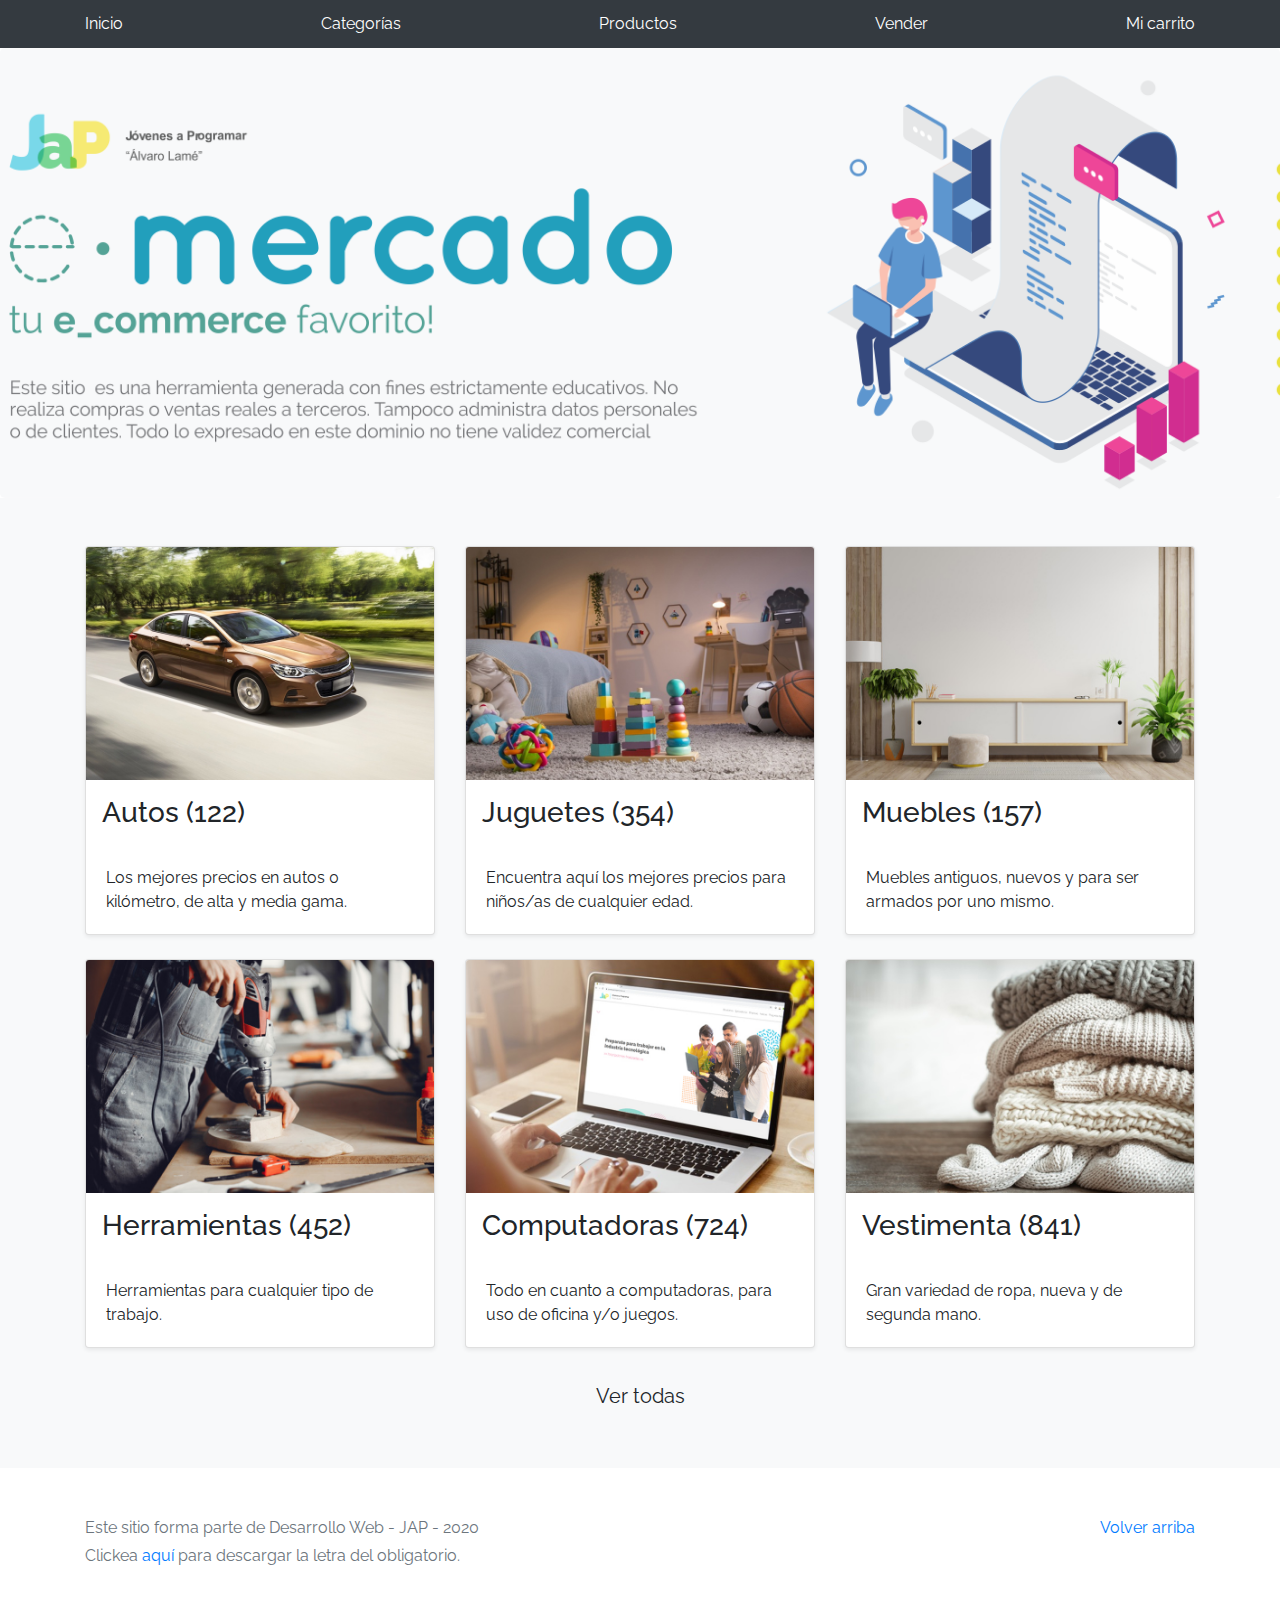
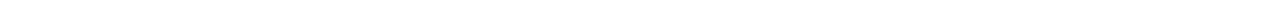
==== index.html @ 86564d4d "primer commit" ====
<!DOCTYPE html>
<!-- saved from url=(0049)https://getbootstrap.com/docs/4.3/examples/album/ -->
<html lang="en">
  <head>
    <meta http-equiv="Content-Type" content="text/html; charset=UTF-8">
    <meta name="viewport" content="width=device-width, initial-scale=1, shrink-to-fit=no">
    <meta name="description" content="">
    <title>eMercado - Todo lo que busques está aquí</title>

    <link rel="canonical" href="https://getbootstrap.com/docs/4.3/examples/album/">
    <link href="https://fonts.googleapis.com/css?family=Raleway:300,300i,400,400i,700,700i,900,900i" rel="stylesheet">
    <!-- Bootstrap core CSS -->
    <link href="css/bootstrap.min.css" rel="stylesheet">
    <link href="css/styles.css" rel="stylesheet">
  </head>
  <body>
    <nav class="site-header sticky-top py-1 bg-dark">
      <div class="container d-flex flex-column flex-md-row justify-content-between">
        <a class="py-2 d-none d-md-inline-block" href="index.html">Inicio</a>
        <a class="py-2 d-none d-md-inline-block" href="categories.html">Categorías</a>
        <a class="py-2 d-none d-md-inline-block" href="products.html">Productos</a>
        <a class="py-2 d-none d-md-inline-block" href="sell.html">Vender</a>
        <a class="py-2 d-none d-md-inline-block" href="cart.html">Mi carrito</a>
      </div>
    </nav>
    <main role="main">
      <section class="jumbotron text-center">
        <div class="m-5">
          <h1></h1>
        </div>
      </section>
      <div class="album py-5 bg-light">
        <div class="container">
          <div class="row">
            <div class="col-md-4">
              <a href="categories.html" class="card mb-4 shadow-sm custom-card">
                <img class="bd-placeholder-img card-img-top"  src="img/cat1.jpg">
                <h3 class="m-3">Autos (122)</h3>
                <div class="card-body">
                  <p class="card-text">Los mejores precios en autos 0 kilómetro, de alta y media gama.</p>
                </div>
              </a>
            </div>
            <div class="col-md-4">
                <a href="categories.html" class="card mb-4 shadow-sm custom-card">
                  <img class="bd-placeholder-img card-img-top" src="img/cat2.jpg">
                  <h3 class="m-3">Juguetes (354)</h3>
                  <div class="card-body">
                    <p class="card-text">Encuentra aquí los mejores precios para niños/as de cualquier edad.</p>
                  </div>
                </a>
            </div>
            <div class="col-md-4">
                <a href="categories.html" class="card mb-4 shadow-sm custom-card">
                  <img class="bd-placeholder-img card-img-top" src="img/cat3.jpg">
                  <h3 class="m-3">Muebles (157)</h3>
                  <div class="card-body">
                    <p class="card-text">Muebles antiguos, nuevos y para ser armados por uno mismo.</p>
                  </div>
                </a>
            </div>
            <div class="col-md-4">
                <a href="categories.html" class="card mb-4 shadow-sm custom-card">
                  <img class="bd-placeholder-img card-img-top" src="img/cat4.jpg">
                  <h3 class="m-3">Herramientas (452)</h3>
                  <div class="card-body">
                    <p class="card-text">Herramientas para cualquier tipo de trabajo.</p>
                  </div>
                </a>
            </div>
            <div class="col-md-4">
                <a href="categories.html" class="card mb-4 shadow-sm custom-card">
                  <img class="bd-placeholder-img card-img-top" src="img/cat5.jpg">
                  <h3 class="m-3">Computadoras (724)</h3>
                  <div class="card-body">
                    <p class="card-text">Todo en cuanto a computadoras, para uso de oficina y/o juegos.</p>
                  </div>
                </a>
            </div>
            <div class="col-md-4">
                <a href="categories.html" class="card mb-4 shadow-sm custom-card">
                  <img class="bd-placeholder-img card-img-top" src="img/cat6.jpg">
                  <h3 class="m-3">Vestimenta (841)</h3>
                  <div class="card-body">
                    <p class="card-text">Gran variedad de ropa, nueva y de segunda mano.</p>
                  </div>
                </a>
            </div>
          </div>
          <div class="row">
              <a type="button" class="btn btn-light btn-lg btn-block" href="categories.html">Ver todas</a>
          </div>
        </div>
      </div>
    </main>
    <footer class="text-muted">
      <div class="container">
        <p class="float-right">
          <a href="#">Volver arriba</a>
        </p>
        <p>Este sitio forma parte de Desarrollo Web - JAP - 2020</p>
        <p>Clickea <a target="_blank" href="Letra.pdf">aquí</a> para descargar la letra del obligatorio.</p>
      </div>
    </footer>
    <script src="js/jquery-3.4.1.min.js"></script>
    <script src="js/bootstrap.bundle.min.js"></script>
    <script src="js/init.js"></script>
  </body>
</html>
---- css/styles.css ----
.jumbotron, .card-body, .container, .site-header{
    font-family: 'Raleway', serif !important;
}

.jumbotron .display-4{
    font-weight: bold;
}

.jumbotron {
  height: 50vh;
  padding: 5em inherit;
  margin-bottom: 0;
  background-color: #53C0FB;
  background: url('../img/cover_back.png');
  background-size: cover;
  background-position: center;
  background-repeat: no-repeat;
  color: black;
  font-weight: bold;
}

@media (min-width: 768px) {
  .jumbotron {
    padding-top: 6rem;
    padding-bottom: 6rem;
  }
}

.jumbotron p:last-child {
  margin-bottom: 0;
}

.jumbotron-heading {
  font-weight: 300;
}

.jumbotron .container {
  max-width: 40rem;
  background-color: rgba(255, 255, 255, 0.5);
  border-radius: 10px;
  text-shadow: 1px 1px 2px grey;
}

.jumbotron .lead{
  font-size: 38px;
}

footer {
  padding-top: 3rem;
  padding-bottom: 3rem;
}

footer p {
  margin-bottom: .25rem;
}

.site-header a {
  color: white;
  transition: ease-in-out color .15s;
}

.light-text {
  color: white;
}

.site-header .dropdown-menu a {
  color: black;
}

.dropzone{
  border: 2px dashed #0087F7;
  border-radius: 5px;
  background: white;
}

.alert{
  position: fixed;
  top:80px;
  width: 50%;
  left: 50%;
  transform: translate(-50%, 0);
}

.lds-ring {
  display: inline-block;
  position: relative;
  width: 64px;
  height: 64px;
  top:50%;
  left: 50%;
}
.lds-ring div {
  box-sizing: border-box;
  display: block;
  position: absolute;
  width: 51px;
  height: 51px;
  margin: 6px;
  border: 6px solid #fff;
  border-radius: 50%;
  animation: lds-ring 1.2s cubic-bezier(0.5, 0, 0.5, 1) infinite;
  border-color: #fff transparent transparent transparent;
}
.lds-ring div:nth-child(1) {
  animation-delay: -0.45s;
}
.lds-ring div:nth-child(2) {
  animation-delay: -0.3s;
}
.lds-ring div:nth-child(3) {
  animation-delay: -0.15s;
}
@keyframes lds-ring {
  0% {
    transform: rotate(0deg);
  }
  100% {
    transform: rotate(360deg);
  }
}

#spinner-wrapper{
  position: fixed;
  background-color: rgba(0,0,0,0.5);
  width:100%;
  height: 100%;
  top:0;
  left:0;
  z-index: 1021;
  display: none;
}

a.custom-card,
a.custom-card:hover {
  color: inherit;
  text-decoration: inherit;
}

.checked {
  color: orange;
}
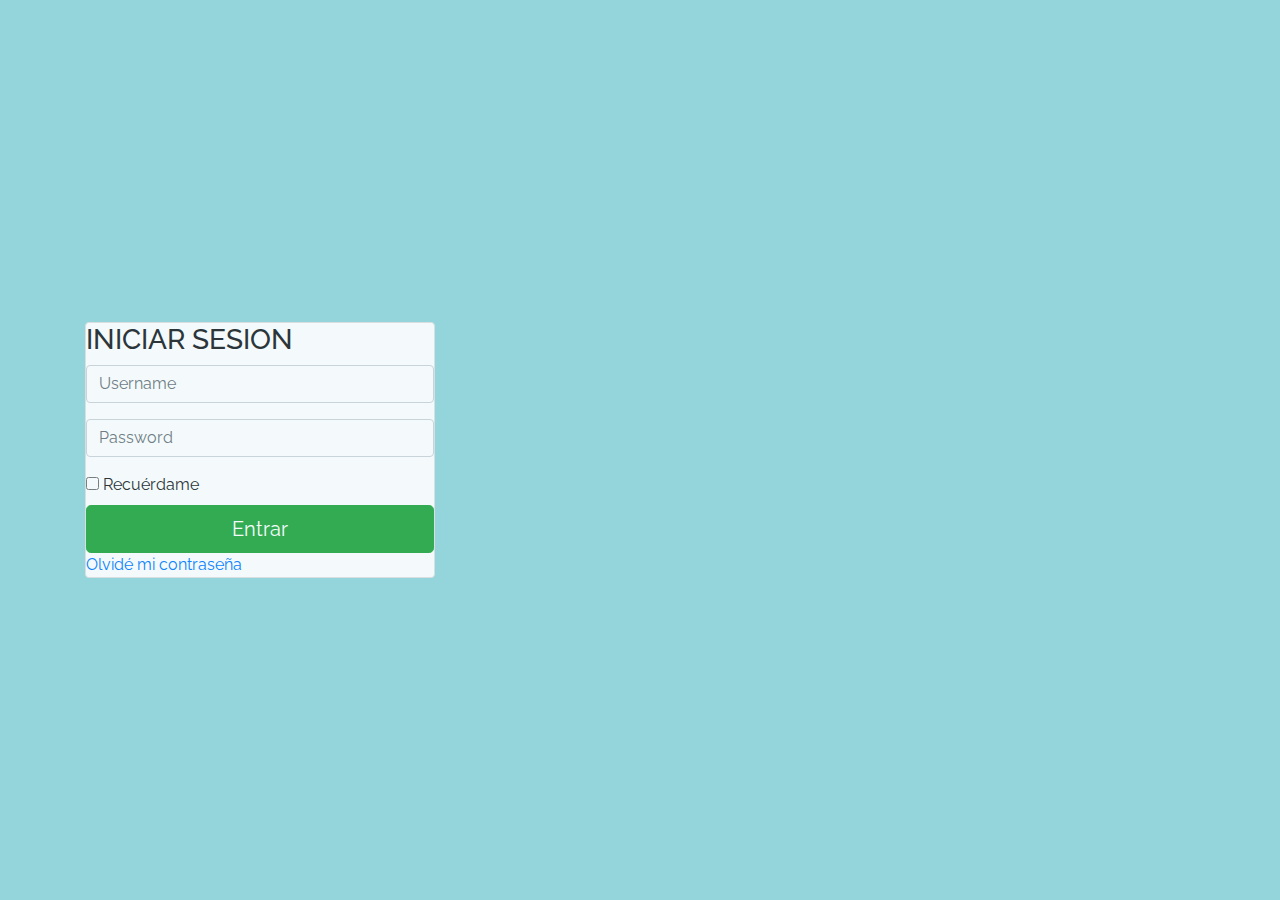
==== commit 611791e8: "update" ====
--- a/index.html
+++ b/index.html
@@ -1,109 +1,80 @@
 <!DOCTYPE html>
 <!-- saved from url=(0049)https://getbootstrap.com/docs/4.3/examples/album/ -->
 <html lang="en">
-  <head>
-    <meta http-equiv="Content-Type" content="text/html; charset=UTF-8">
-    <meta name="viewport" content="width=device-width, initial-scale=1, shrink-to-fit=no">
-    <meta name="description" content="">
-    <title>eMercado - Todo lo que busques está aquí</title>
 
-    <link rel="canonical" href="https://getbootstrap.com/docs/4.3/examples/album/">
-    <link href="https://fonts.googleapis.com/css?family=Raleway:300,300i,400,400i,700,700i,900,900i" rel="stylesheet">
-    <!-- Bootstrap core CSS -->
-    <link href="css/bootstrap.min.css" rel="stylesheet">
-    <link href="css/styles.css" rel="stylesheet">
-  </head>
-  <body>
-    <nav class="site-header sticky-top py-1 bg-dark">
-      <div class="container d-flex flex-column flex-md-row justify-content-between">
-        <a class="py-2 d-none d-md-inline-block" href="index.html">Inicio</a>
-        <a class="py-2 d-none d-md-inline-block" href="categories.html">Categorías</a>
-        <a class="py-2 d-none d-md-inline-block" href="products.html">Productos</a>
-        <a class="py-2 d-none d-md-inline-block" href="sell.html">Vender</a>
-        <a class="py-2 d-none d-md-inline-block" href="cart.html">Mi carrito</a>
-      </div>
-    </nav>
-    <main role="main">
-      <section class="jumbotron text-center">
-        <div class="m-5">
-          <h1></h1>
+<head>
+  <meta http-equiv="Content-Type" content="text/html; charset=UTF-8">
+  <meta name="viewport" content="width=device-width, initial-scale=1, shrink-to-fit=no">
+  <meta name="description" content="">
+  <title>eMercado - Todo lo que busques está aquí</title>
+
+  <link rel="canonical" href="https://getbootstrap.com/docs/4.3/examples/album/">
+  <link href="https://fonts.googleapis.com/css?family=Raleway:300,300i,400,400i,700,700i,900,900i" rel="stylesheet">
+  <!-- Bootstrap core CSS -->
+  <link href="css/bootstrap.min.css" rel="stylesheet">
+  <link href="css/styles.css" rel="stylesheet">
+  <style>
+    html,body{
+      height: 100%;
+      width: 100%;
+      position: relative;
+    }
+
+    body {
+      display: -ms-flexbox;
+      display: flex;
+      -ms-flex-align: center;
+      align-items: center;
+      padding-top: 40px;
+      padding-bottom: 40px;
+      background-color: rgb(148, 213, 219);
+      background-image: url(../e-commerceJAP/img/backlogin.png);
+      background-size: 100%;
+    }
+.panel-panel-default {
+  border: 1px solid #E1E1E1;
+	border-radius: 4px;
+  background-color: white;
+  opacity: 90%;
+}
+
+</style>
+</head>
+
+<body>
+
+<div class="container">
+  <div class="row">
+    <div class="col-md-4 col-md-offset-4">
+      <div class="panel-panel-default">
+        <div class="panel-heading">
+          <h3 class="panel-title">INICIAR SESION</h3>
+       </div>
+        <div class="panel-body">
+          <form accept-charset="UTF-8" role="form">
+                  <fieldset>
+              <div class="form-group">
+                <input class="form-control" placeholder="Username" name="username" type="text" id="nombre">
+            </div>
+            <div class="form-group">
+              <input class="form-control" placeholder="Password" name="password" type="password" id="pass">
+            </div>
+            <div class="checkbox">
+                <label>
+                  <input name="remember" type="checkbox" value="Recuérdame"> Recuérdame
+                </label>
+              </div>
+            <input class="btn btn-lg btn-success btn-block" type="button" value="Entrar" onclick="validar()">
+          </fieldset>
+          <a class="forgot" href="#">Olvidé mi contraseña</a>
+            </form>
         </div>
-      </section>
-      <div class="album py-5 bg-light">
-        <div class="container">
-          <div class="row">
-            <div class="col-md-4">
-              <a href="categories.html" class="card mb-4 shadow-sm custom-card">
-                <img class="bd-placeholder-img card-img-top"  src="img/cat1.jpg">
-                <h3 class="m-3">Autos (122)</h3>
-                <div class="card-body">
-                  <p class="card-text">Los mejores precios en autos 0 kilómetro, de alta y media gama.</p>
-                </div>
-              </a>
-            </div>
-            <div class="col-md-4">
-                <a href="categories.html" class="card mb-4 shadow-sm custom-card">
-                  <img class="bd-placeholder-img card-img-top" src="img/cat2.jpg">
-                  <h3 class="m-3">Juguetes (354)</h3>
-                  <div class="card-body">
-                    <p class="card-text">Encuentra aquí los mejores precios para niños/as de cualquier edad.</p>
-                  </div>
-                </a>
-            </div>
-            <div class="col-md-4">
-                <a href="categories.html" class="card mb-4 shadow-sm custom-card">
-                  <img class="bd-placeholder-img card-img-top" src="img/cat3.jpg">
-                  <h3 class="m-3">Muebles (157)</h3>
-                  <div class="card-body">
-                    <p class="card-text">Muebles antiguos, nuevos y para ser armados por uno mismo.</p>
-                  </div>
-                </a>
-            </div>
-            <div class="col-md-4">
-                <a href="categories.html" class="card mb-4 shadow-sm custom-card">
-                  <img class="bd-placeholder-img card-img-top" src="img/cat4.jpg">
-                  <h3 class="m-3">Herramientas (452)</h3>
-                  <div class="card-body">
-                    <p class="card-text">Herramientas para cualquier tipo de trabajo.</p>
-                  </div>
-                </a>
-            </div>
-            <div class="col-md-4">
-                <a href="categories.html" class="card mb-4 shadow-sm custom-card">
-                  <img class="bd-placeholder-img card-img-top" src="img/cat5.jpg">
-                  <h3 class="m-3">Computadoras (724)</h3>
-                  <div class="card-body">
-                    <p class="card-text">Todo en cuanto a computadoras, para uso de oficina y/o juegos.</p>
-                  </div>
-                </a>
-            </div>
-            <div class="col-md-4">
-                <a href="categories.html" class="card mb-4 shadow-sm custom-card">
-                  <img class="bd-placeholder-img card-img-top" src="img/cat6.jpg">
-                  <h3 class="m-3">Vestimenta (841)</h3>
-                  <div class="card-body">
-                    <p class="card-text">Gran variedad de ropa, nueva y de segunda mano.</p>
-                  </div>
-                </a>
-            </div>
-          </div>
-          <div class="row">
-              <a type="button" class="btn btn-light btn-lg btn-block" href="categories.html">Ver todas</a>
-          </div>
-        </div>
-      </div>
-    </main>
-    <footer class="text-muted">
-      <div class="container">
-        <p class="float-right">
-          <a href="#">Volver arriba</a>
-        </p>
-        <p>Este sitio forma parte de Desarrollo Web - JAP - 2020</p>
-        <p>Clickea <a target="_blank" href="Letra.pdf">aquí</a> para descargar la letra del obligatorio.</p>
-      </div>
-    </footer>
-    <script src="js/jquery-3.4.1.min.js"></script>
-    <script src="js/bootstrap.bundle.min.js"></script>
-    <script src="js/init.js"></script>
-  </body>
+    </div>
+  </div>
+</div>
+</div>
+
+  <script src="js/init.js"></script>
+  <script src="js/login.js"></script>
+</body>
 </html>--- a/css/styles.css
+++ b/css/styles.css
@@ -1,6 +1,7 @@
 .jumbotron, .card-body, .container, .site-header{
     font-family: 'Raleway', serif !important;
 }
+
 
 .jumbotron .display-4{
     font-weight: bold;
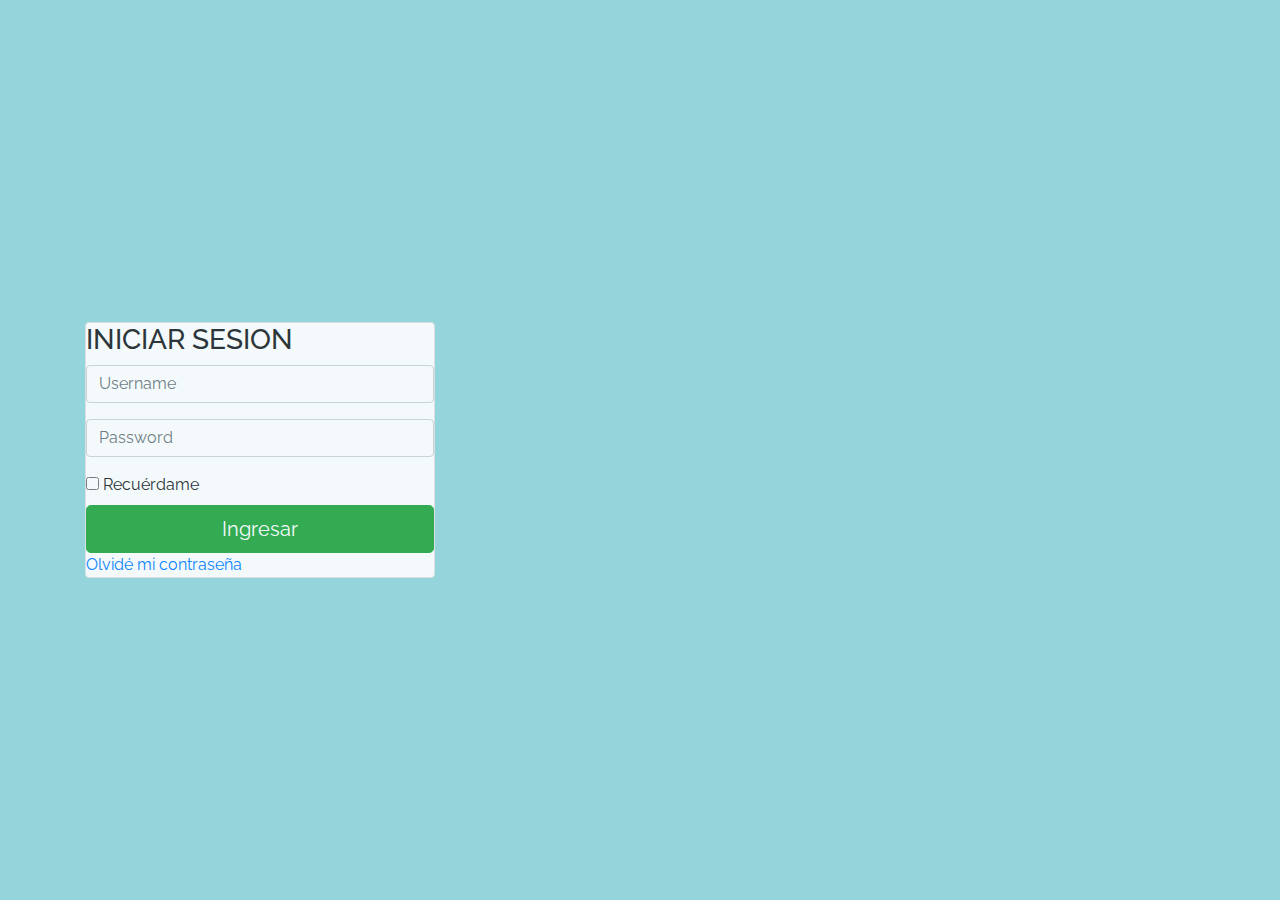
==== commit 2f24ff88: "update index" ====
--- a/index.html
+++ b/index.html
@@ -64,7 +64,7 @@
                   <input name="remember" type="checkbox" value="Recuérdame"> Recuérdame
                 </label>
               </div>
-            <input class="btn btn-lg btn-success btn-block" type="button" value="Entrar" onclick="validar()">
+            <input class="btn btn-lg btn-success btn-block" type="button" value="Ingresar" onclick="validar()">
           </fieldset>
           <a class="forgot" href="#">Olvidé mi contraseña</a>
             </form>
